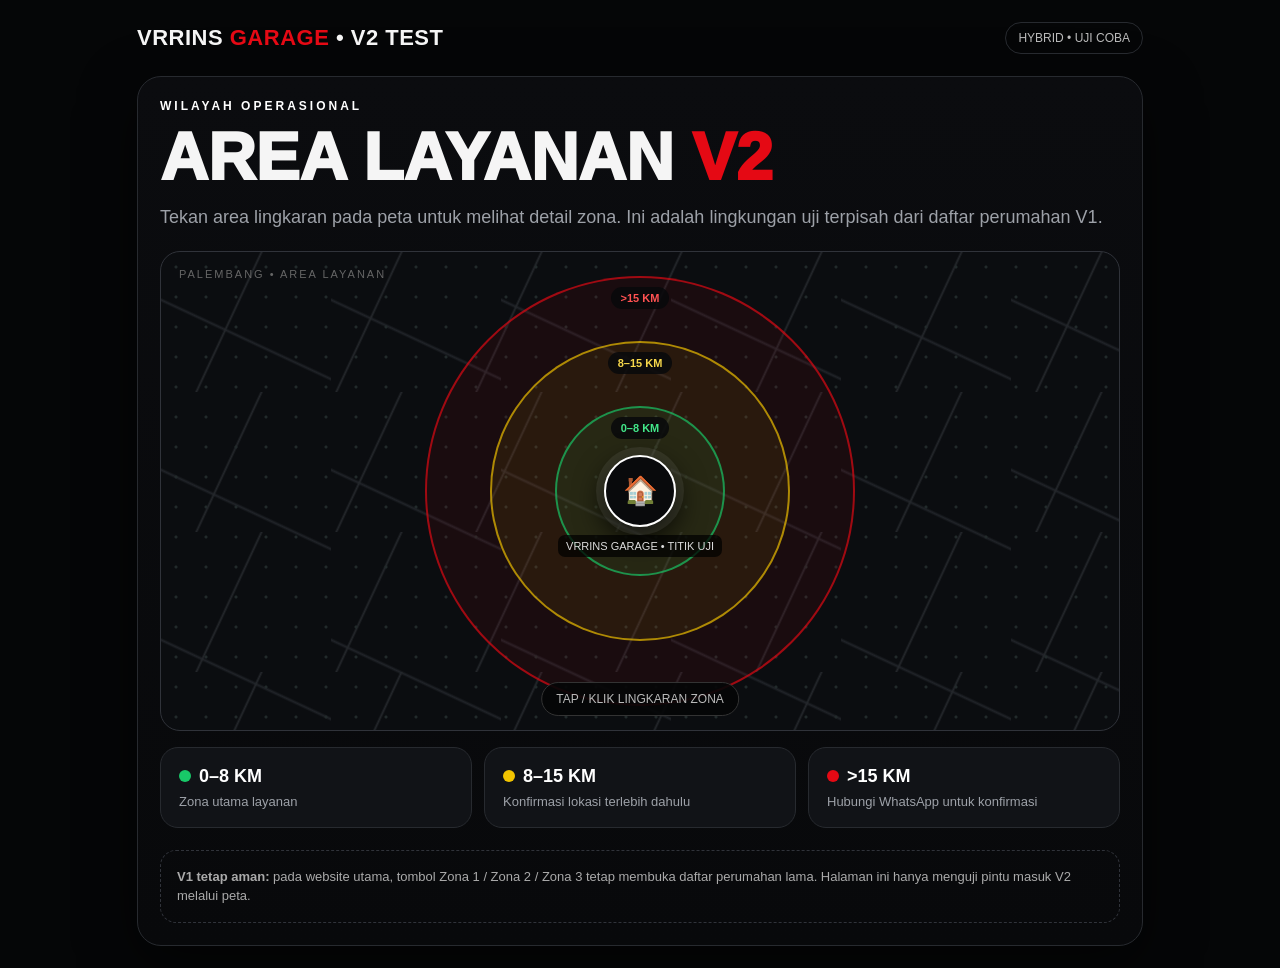
==== index.html @ ce551b6d "Add files via upload" ====
<!doctype html>
<html lang="id">
<head>
<meta charset="utf-8">
<meta name="viewport" content="width=device-width,initial-scale=1,viewport-fit=cover">
<title>VRRINS GARAGE — Area Layanan V2 Test</title>
<style>
:root{--bg:#050607;--card:#101216;--line:#272a2f;--text:#f5f5f5;--muted:#9da1a8;--red:#e50914;--green:#18c968;--yellow:#f2c400}
*{box-sizing:border-box} body{margin:0;background:var(--bg);color:var(--text);font-family:Arial,Helvetica,sans-serif}
.wrap{max-width:1050px;margin:auto;padding:22px}
.top{display:flex;align-items:center;justify-content:space-between;gap:16px;margin-bottom:22px}
.brand{font-weight:900;font-size:22px;letter-spacing:.5px}.brand span{color:var(--red)}
.badge{border:1px solid var(--line);padding:8px 12px;border-radius:999px;color:#bbb;font-size:12px}
.card{background:linear-gradient(180deg,#0b0c0f,#08090b);border:1px solid var(--line);border-radius:24px;padding:22px;box-shadow:0 18px 55px #0008}
.kicker{font-weight:800;letter-spacing:3px;color:#fff;font-size:12px}.title{font-size:clamp(34px,7vw,66px);line-height:.98;margin:12px 0 14px;font-weight:950}.title span{color:var(--red)}
.sub{color:var(--muted);font-size:18px;line-height:1.5;margin-bottom:20px}
.map{position:relative;overflow:hidden;border:1px solid #30333a;border-radius:20px;min-height:480px;background:
radial-gradient(circle at 50% 50%,#222a2b 0 1px,transparent 2px),
linear-gradient(115deg,transparent 48%,#24272b 49%,transparent 50%),
linear-gradient(25deg,transparent 48%,#202328 49%,transparent 50%),
#0b0d10;background-size:30px 30px,140px 140px,170px 170px}
.map:before{content:"PALEMBANG • AREA LAYANAN";position:absolute;left:18px;top:16px;color:#666;font-size:11px;letter-spacing:2px}
.ring{position:absolute;left:50%;top:50%;transform:translate(-50%,-50%);border-radius:50%;display:flex;align-items:flex-start;justify-content:center;cursor:pointer;transition:.2s}
.ring:hover{filter:brightness(1.25);transform:translate(-50%,-50%) scale(1.015)}
.ring span{margin-top:9px;padding:5px 10px;border-radius:999px;background:#08090bd9;font-size:11px;font-weight:800}
.r3{width:430px;height:430px;border:2px solid #e50914aa;background:#e5091412}.r3 span{color:#ff5252}
.r2{width:300px;height:300px;border:2px solid #f2c400aa;background:#f2c40012}.r2 span{color:#f7d84b}
.r1{width:170px;height:170px;border:2px solid #18c968aa;background:#18c96816}.r1 span{color:#43e88a}
.garage{position:absolute;left:50%;top:50%;transform:translate(-50%,-50%);width:72px;height:72px;border-radius:50%;display:grid;place-items:center;background:#090a0c;border:2px solid #fff;box-shadow:0 0 0 8px #ffffff12,0 10px 30px #000;z-index:5;font-size:28px}
.garage small{position:absolute;top:78px;white-space:nowrap;font-size:11px;color:#ddd;background:#000b;padding:5px 8px;border-radius:7px}
.hint{position:absolute;bottom:14px;left:50%;transform:translateX(-50%);background:#050607e8;border:1px solid #333;border-radius:999px;padding:9px 14px;color:#bbb;font-size:12px;white-space:nowrap}
.zone-grid{display:grid;grid-template-columns:repeat(3,1fr);gap:12px;margin-top:16px}
.zone-card{background:#111317;border:1px solid var(--line);border-radius:18px;padding:18px;text-align:left;cursor:pointer;color:#fff}
.zone-card:hover{border-color:#555}.dot{width:12px;height:12px;border-radius:50%;display:inline-block;margin-right:8px}.g{background:var(--green)}.y{background:var(--yellow)}.r{background:var(--red)}
.zone-card b{font-size:18px}.zone-card p{margin:7px 0 0;color:#9da1a8;font-size:13px}
.old{margin-top:22px;padding:16px;border:1px dashed #30333a;border-radius:16px;color:#aaa;font-size:13px;line-height:1.5}
.modal-back{position:fixed;inset:0;background:#000b;backdrop-filter:blur(7px);display:none;align-items:flex-end;justify-content:center;padding:14px;z-index:20}
.modal-back.show{display:flex}.modal{width:min(620px,100%);background:#0b0d10;border:1px solid #333;border-radius:24px;padding:22px;box-shadow:0 30px 100px #000}
.close{float:right;width:40px;height:40px;border-radius:50%;border:1px solid #333;background:#111;color:#fff;font-size:22px}
.modal h2{margin:0 55px 8px 0;font-size:30px}.modal .desc{color:#aaa;line-height:1.5}.result{margin:16px 0;padding:16px;border-radius:16px;background:#111317;border:1px solid #292c31;display:none}.result.show{display:block}.distance{font-size:34px;font-weight:900;margin:5px 0}.actions{display:grid;grid-template-columns:1fr 1fr;gap:10px}.btn{border:0;border-radius:14px;padding:14px;font-weight:800;cursor:pointer;background:#1a1d22;color:#fff}.btn.primary{background:var(--red)}.btn.green{background:#0d8f4b}.note{font-size:11px;color:#777;margin-top:14px}
@media(max-width:700px){.wrap{padding:14px}.card{padding:16px;border-radius:20px}.map{min-height:390px}.r3{width:330px;height:330px}.r2{width:235px;height:235px}.r1{width:135px;height:135px}.zone-grid{grid-template-columns:1fr}.hint{font-size:10px}.actions{grid-template-columns:1fr}.sub{font-size:16px}}
</style>
</head>
<body>
<div class="wrap">
  <div class="top"><div class="brand">VRRINS <span>GARAGE</span> • V2 TEST</div><div class="badge">HYBRID • UJI COBA</div></div>
  <section class="card">
    <div class="kicker">WILAYAH OPERASIONAL</div>
    <div class="title">AREA LAYANAN <span>V2</span></div>
    <div class="sub">Tekan area lingkaran pada peta untuk melihat detail zona. Ini adalah lingkungan uji terpisah dari daftar perumahan V1.</div>

    <div class="map" id="map">
      <div class="ring r3" data-zone="3"><span>&gt;15 KM</span></div>
      <div class="ring r2" data-zone="2"><span>8–15 KM</span></div>
      <div class="ring r1" data-zone="1"><span>0–8 KM</span></div>
      <div class="garage">🏠<small>VRRINS GARAGE • TITIK UJI</small></div>
      <div class="hint">TAP / KLIK LINGKARAN ZONA</div>
    </div>

    <div class="zone-grid">
      <button class="zone-card" data-zone="1"><span class="dot g"></span><b>0–8 KM</b><p>Zona utama layanan</p></button>
      <button class="zone-card" data-zone="2"><span class="dot y"></span><b>8–15 KM</b><p>Konfirmasi lokasi terlebih dahulu</p></button>
      <button class="zone-card" data-zone="3"><span class="dot r"></span><b>&gt;15 KM</b><p>Hubungi WhatsApp untuk konfirmasi</p></button>
    </div>

    <div class="old"><b>V1 tetap aman:</b> pada website utama, tombol Zona 1 / Zona 2 / Zona 3 tetap membuka daftar perumahan lama. Halaman ini hanya menguji pintu masuk V2 melalui peta.</div>
  </section>
</div>

<div class="modal-back" id="backdrop">
  <div class="modal">
    <button class="close" id="close">×</button>
    <h2 id="modalTitle">Zona</h2>
    <div class="desc" id="modalDesc"></div>
    <div class="result" id="result">
      <div>HASIL CEK LOKASI</div>
      <div class="distance" id="distance">—</div>
      <b id="resultZone">—</b>
      <div id="resultText" style="color:#aaa;margin-top:5px"></div>
    </div>
    <div class="actions">
      <button class="btn green" id="locate">📍 Cek Lokasi Saya</button>
      <button class="btn" id="maps">🗺️ Buka Google Maps</button>
      <button class="btn primary" id="wa">💬 WhatsApp</button>
    </div>
    <div class="note">Catatan uji: titik pusat memakai koordinat referensi area Bukit Baru, bukan verifikasi koordinat presisi garage. Setelah UI disetujui, titik operasional final kita kunci dari lokasi Google Maps yang tepat.</div>
  </div>
</div>

<script>
const GARAGE={lat:-2.9869,lng:104.7061,label:"VRRINS GARAGE, Bukit Baru, Palembang"};
const zones={
  1:{title:"🟢 ZONA 1 • 0–8 KM",desc:"Zona utama layanan VRRINS GARAGE. Pelanggan di dalam radius ini menjadi prioritas layanan utama.",color:"#18c968"},
  2:{title:"🟡 ZONA 2 • 8–15 KM",desc:"Area layanan lanjutan. Lokasi pelanggan perlu dikonfirmasi terlebih dahulu sebelum pelayanan.",color:"#f2c400"},
  3:{title:"🔴 ZONA 3 • >15 KM",desc:"Di luar radius utama. Silakan hubungi VRRINS GARAGE untuk konfirmasi ketersediaan layanan.",color:"#e50914"}
};
let active=1;
const backdrop=document.getElementById("backdrop"), title=document.getElementById("modalTitle"), desc=document.getElementById("modalDesc"), result=document.getElementById("result");
function openZone(z){active=Number(z);title.textContent=zones[active].title;desc.textContent=zones[active].desc;result.classList.remove("show");backdrop.classList.add("show")}
document.querySelectorAll("[data-zone]").forEach(el=>el.addEventListener("click",()=>openZone(el.dataset.zone)));
document.getElementById("close").onclick=()=>backdrop.classList.remove("show");
backdrop.addEventListener("click",e=>{if(e.target===backdrop)backdrop.classList.remove("show")});
function hav(a,b){const R=6371,dLat=(b.lat-a.lat)*Math.PI/180,dLng=(b.lng-a.lng)*Math.PI/180;const x=Math.sin(dLat/2)**2+Math.cos(a.lat*Math.PI/180)*Math.cos(b.lat*Math.PI/180)*Math.sin(dLng/2)**2;return R*2*Math.atan2(Math.sqrt(x),Math.sqrt(1-x))}
function zoneFor(km){return km<=8?1:km<=15?2:3}
document.getElementById("locate").onclick=()=>{
  if(!navigator.geolocation){alert("Browser ini tidak mendukung GPS.");return}
  const btn=document.getElementById("locate");btn.textContent="⏳ Mencari lokasi...";
  navigator.geolocation.getCurrentPosition(pos=>{
    const user={lat:pos.coords.latitude,lng:pos.coords.longitude},km=hav(GARAGE,user),z=zoneFor(km);
    document.getElementById("distance").textContent=km.toFixed(1)+" KM";
    document.getElementById("resultZone").textContent=zones[z].title;
    document.getElementById("resultZone").style.color=zones[z].color;
    document.getElementById("resultText").textContent=z===1?"Lokasi berada di zona utama.":z===2?"Lokasi perlu dikonfirmasi.":"Silakan hubungi kami untuk konfirmasi.";
    result.classList.add("show");btn.textContent="📍 Cek Lokasi Saya";
  },err=>{btn.textContent="📍 Cek Lokasi Saya";alert("Lokasi belum bisa diambil. Pastikan izin lokasi diberikan dan HTTPS aktif.")},{enableHighAccuracy:true,timeout:12000,maximumAge:0});
};
document.getElementById("maps").onclick=()=>{window.open("https://www.google.com/maps/search/?api=1&query="+encodeURIComponent(GARAGE.label)," _blank")};
document.getElementById("wa").onclick=()=>{window.open("https://wa.me/?text="+encodeURIComponent("Halo VRRINS GARAGE, saya ingin konfirmasi area layanan. Saya melihat informasi Zona "+active+" pada Area Layanan V2."),"_blank")};
</script>
</body>
</html>
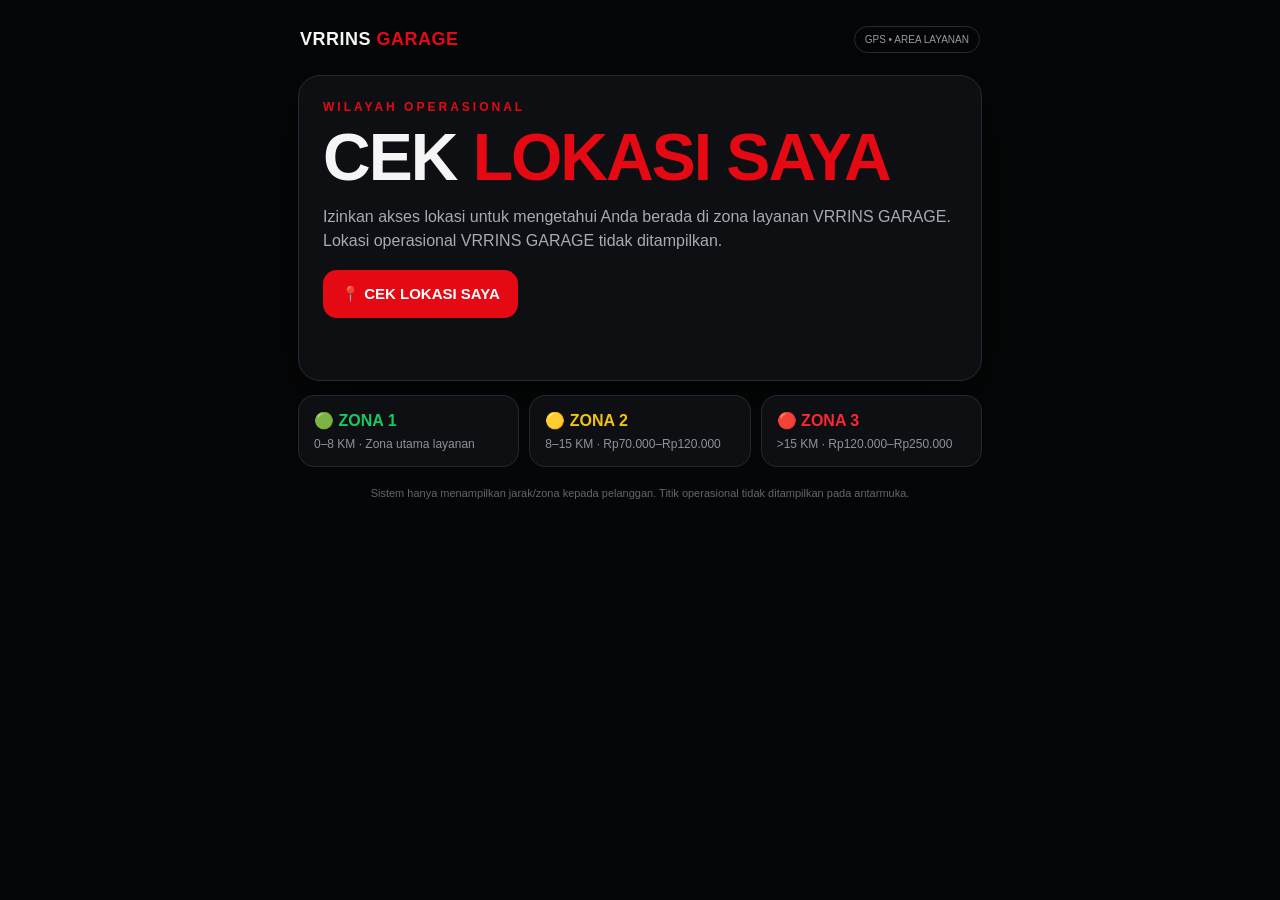
==== commit 484d350d: "Add files via upload" ====
--- a/index.html
+++ b/index.html
@@ -2,120 +2,47 @@
 <html lang="id">
 <head>
 <meta charset="utf-8">
-<meta name="viewport" content="width=device-width,initial-scale=1,viewport-fit=cover">
-<title>VRRINS GARAGE — Area Layanan V2 Test</title>
-<style>
-:root{--bg:#050607;--card:#101216;--line:#272a2f;--text:#f5f5f5;--muted:#9da1a8;--red:#e50914;--green:#18c968;--yellow:#f2c400}
-*{box-sizing:border-box} body{margin:0;background:var(--bg);color:var(--text);font-family:Arial,Helvetica,sans-serif}
-.wrap{max-width:1050px;margin:auto;padding:22px}
-.top{display:flex;align-items:center;justify-content:space-between;gap:16px;margin-bottom:22px}
-.brand{font-weight:900;font-size:22px;letter-spacing:.5px}.brand span{color:var(--red)}
-.badge{border:1px solid var(--line);padding:8px 12px;border-radius:999px;color:#bbb;font-size:12px}
-.card{background:linear-gradient(180deg,#0b0c0f,#08090b);border:1px solid var(--line);border-radius:24px;padding:22px;box-shadow:0 18px 55px #0008}
-.kicker{font-weight:800;letter-spacing:3px;color:#fff;font-size:12px}.title{font-size:clamp(34px,7vw,66px);line-height:.98;margin:12px 0 14px;font-weight:950}.title span{color:var(--red)}
-.sub{color:var(--muted);font-size:18px;line-height:1.5;margin-bottom:20px}
-.map{position:relative;overflow:hidden;border:1px solid #30333a;border-radius:20px;min-height:480px;background:
-radial-gradient(circle at 50% 50%,#222a2b 0 1px,transparent 2px),
-linear-gradient(115deg,transparent 48%,#24272b 49%,transparent 50%),
-linear-gradient(25deg,transparent 48%,#202328 49%,transparent 50%),
-#0b0d10;background-size:30px 30px,140px 140px,170px 170px}
-.map:before{content:"PALEMBANG • AREA LAYANAN";position:absolute;left:18px;top:16px;color:#666;font-size:11px;letter-spacing:2px}
-.ring{position:absolute;left:50%;top:50%;transform:translate(-50%,-50%);border-radius:50%;display:flex;align-items:flex-start;justify-content:center;cursor:pointer;transition:.2s}
-.ring:hover{filter:brightness(1.25);transform:translate(-50%,-50%) scale(1.015)}
-.ring span{margin-top:9px;padding:5px 10px;border-radius:999px;background:#08090bd9;font-size:11px;font-weight:800}
-.r3{width:430px;height:430px;border:2px solid #e50914aa;background:#e5091412}.r3 span{color:#ff5252}
-.r2{width:300px;height:300px;border:2px solid #f2c400aa;background:#f2c40012}.r2 span{color:#f7d84b}
-.r1{width:170px;height:170px;border:2px solid #18c968aa;background:#18c96816}.r1 span{color:#43e88a}
-.garage{position:absolute;left:50%;top:50%;transform:translate(-50%,-50%);width:72px;height:72px;border-radius:50%;display:grid;place-items:center;background:#090a0c;border:2px solid #fff;box-shadow:0 0 0 8px #ffffff12,0 10px 30px #000;z-index:5;font-size:28px}
-.garage small{position:absolute;top:78px;white-space:nowrap;font-size:11px;color:#ddd;background:#000b;padding:5px 8px;border-radius:7px}
-.hint{position:absolute;bottom:14px;left:50%;transform:translateX(-50%);background:#050607e8;border:1px solid #333;border-radius:999px;padding:9px 14px;color:#bbb;font-size:12px;white-space:nowrap}
-.zone-grid{display:grid;grid-template-columns:repeat(3,1fr);gap:12px;margin-top:16px}
-.zone-card{background:#111317;border:1px solid var(--line);border-radius:18px;padding:18px;text-align:left;cursor:pointer;color:#fff}
-.zone-card:hover{border-color:#555}.dot{width:12px;height:12px;border-radius:50%;display:inline-block;margin-right:8px}.g{background:var(--green)}.y{background:var(--yellow)}.r{background:var(--red)}
-.zone-card b{font-size:18px}.zone-card p{margin:7px 0 0;color:#9da1a8;font-size:13px}
-.old{margin-top:22px;padding:16px;border:1px dashed #30333a;border-radius:16px;color:#aaa;font-size:13px;line-height:1.5}
-.modal-back{position:fixed;inset:0;background:#000b;backdrop-filter:blur(7px);display:none;align-items:flex-end;justify-content:center;padding:14px;z-index:20}
-.modal-back.show{display:flex}.modal{width:min(620px,100%);background:#0b0d10;border:1px solid #333;border-radius:24px;padding:22px;box-shadow:0 30px 100px #000}
-.close{float:right;width:40px;height:40px;border-radius:50%;border:1px solid #333;background:#111;color:#fff;font-size:22px}
-.modal h2{margin:0 55px 8px 0;font-size:30px}.modal .desc{color:#aaa;line-height:1.5}.result{margin:16px 0;padding:16px;border-radius:16px;background:#111317;border:1px solid #292c31;display:none}.result.show{display:block}.distance{font-size:34px;font-weight:900;margin:5px 0}.actions{display:grid;grid-template-columns:1fr 1fr;gap:10px}.btn{border:0;border-radius:14px;padding:14px;font-weight:800;cursor:pointer;background:#1a1d22;color:#fff}.btn.primary{background:var(--red)}.btn.green{background:#0d8f4b}.note{font-size:11px;color:#777;margin-top:14px}
-@media(max-width:700px){.wrap{padding:14px}.card{padding:16px;border-radius:20px}.map{min-height:390px}.r3{width:330px;height:330px}.r2{width:235px;height:235px}.r1{width:135px;height:135px}.zone-grid{grid-template-columns:1fr}.hint{font-size:10px}.actions{grid-template-columns:1fr}.sub{font-size:16px}}
-</style>
+<meta name="viewport" content="width=device-width, initial-scale=1">
+<title>VRRINS GARAGE — Cek Lokasi</title>
+<link rel="stylesheet" href="style.css">
 </head>
 <body>
-<div class="wrap">
-  <div class="top"><div class="brand">VRRINS <span>GARAGE</span> • V2 TEST</div><div class="badge">HYBRID • UJI COBA</div></div>
-  <section class="card">
-    <div class="kicker">WILAYAH OPERASIONAL</div>
-    <div class="title">AREA LAYANAN <span>V2</span></div>
-    <div class="sub">Tekan area lingkaran pada peta untuk melihat detail zona. Ini adalah lingkungan uji terpisah dari daftar perumahan V1.</div>
+<main class="wrap">
+  <header class="brand">
+    <div class="brand-mark">VRRINS <b>GARAGE</b></div>
+    <span class="tag">GPS • AREA LAYANAN</span>
+  </header>
 
-    <div class="map" id="map">
-      <div class="ring r3" data-zone="3"><span>&gt;15 KM</span></div>
-      <div class="ring r2" data-zone="2"><span>8–15 KM</span></div>
-      <div class="ring r1" data-zone="1"><span>0–8 KM</span></div>
-      <div class="garage">🏠<small>VRRINS GARAGE • TITIK UJI</small></div>
-      <div class="hint">TAP / KLIK LINGKARAN ZONA</div>
+  <section class="card hero">
+    <div class="eyebrow">WILAYAH OPERASIONAL</div>
+    <h1>CEK <span>LOKASI SAYA</span></h1>
+    <p>Izinkan akses lokasi untuk mengetahui Anda berada di zona layanan VRRINS GARAGE. Lokasi operasional VRRINS GARAGE tidak ditampilkan.</p>
+    <button id="checkBtn" class="primary">📍 CEK LOKASI SAYA</button>
+    <p id="status" class="status" aria-live="polite"></p>
+  </section>
+
+  <section id="result" class="card result hidden" aria-live="polite">
+    <div id="zoneBadge" class="zone-badge">ZONA</div>
+    <h2 id="zoneTitle">—</h2>
+    <p id="distanceText">—</p>
+    <div class="price" id="priceBox"></div>
+    <p id="note" class="note"></p>
+    <div class="actions">
+      <button id="bookingBtn" class="primary">📅 BOOKING &amp; CEK HARGA</button>
+      <button id="retryBtn" class="secondary">↻ CEK ULANG</button>
     </div>
+  </section>
 
-    <div class="zone-grid">
-      <button class="zone-card" data-zone="1"><span class="dot g"></span><b>0–8 KM</b><p>Zona utama layanan</p></button>
-      <button class="zone-card" data-zone="2"><span class="dot y"></span><b>8–15 KM</b><p>Konfirmasi lokasi terlebih dahulu</p></button>
-      <button class="zone-card" data-zone="3"><span class="dot r"></span><b>&gt;15 KM</b><p>Hubungi WhatsApp untuk konfirmasi</p></button>
-    </div>
+  <section class="zones">
+    <div class="zone z1"><b>🟢 ZONA 1</b><span>0–8 KM · Zona utama layanan</span></div>
+    <div class="zone z2"><b>🟡 ZONA 2</b><span>8–15 KM · Rp70.000–Rp120.000</span></div>
+    <div class="zone z3"><b>🔴 ZONA 3</b><span>&gt;15 KM · Rp120.000–Rp250.000</span></div>
+  </section>
 
-    <div class="old"><b>V1 tetap aman:</b> pada website utama, tombol Zona 1 / Zona 2 / Zona 3 tetap membuka daftar perumahan lama. Halaman ini hanya menguji pintu masuk V2 melalui peta.</div>
-  </section>
-</div>
-
-<div class="modal-back" id="backdrop">
-  <div class="modal">
-    <button class="close" id="close">×</button>
-    <h2 id="modalTitle">Zona</h2>
-    <div class="desc" id="modalDesc"></div>
-    <div class="result" id="result">
-      <div>HASIL CEK LOKASI</div>
-      <div class="distance" id="distance">—</div>
-      <b id="resultZone">—</b>
-      <div id="resultText" style="color:#aaa;margin-top:5px"></div>
-    </div>
-    <div class="actions">
-      <button class="btn green" id="locate">📍 Cek Lokasi Saya</button>
-      <button class="btn" id="maps">🗺️ Buka Google Maps</button>
-      <button class="btn primary" id="wa">💬 WhatsApp</button>
-    </div>
-    <div class="note">Catatan uji: titik pusat memakai koordinat referensi area Bukit Baru, bukan verifikasi koordinat presisi garage. Setelah UI disetujui, titik operasional final kita kunci dari lokasi Google Maps yang tepat.</div>
-  </div>
-</div>
-
-<script>
-const GARAGE={lat:-2.9869,lng:104.7061,label:"VRRINS GARAGE, Bukit Baru, Palembang"};
-const zones={
-  1:{title:"🟢 ZONA 1 • 0–8 KM",desc:"Zona utama layanan VRRINS GARAGE. Pelanggan di dalam radius ini menjadi prioritas layanan utama.",color:"#18c968"},
-  2:{title:"🟡 ZONA 2 • 8–15 KM",desc:"Area layanan lanjutan. Lokasi pelanggan perlu dikonfirmasi terlebih dahulu sebelum pelayanan.",color:"#f2c400"},
-  3:{title:"🔴 ZONA 3 • >15 KM",desc:"Di luar radius utama. Silakan hubungi VRRINS GARAGE untuk konfirmasi ketersediaan layanan.",color:"#e50914"}
-};
-let active=1;
-const backdrop=document.getElementById("backdrop"), title=document.getElementById("modalTitle"), desc=document.getElementById("modalDesc"), result=document.getElementById("result");
-function openZone(z){active=Number(z);title.textContent=zones[active].title;desc.textContent=zones[active].desc;result.classList.remove("show");backdrop.classList.add("show")}
-document.querySelectorAll("[data-zone]").forEach(el=>el.addEventListener("click",()=>openZone(el.dataset.zone)));
-document.getElementById("close").onclick=()=>backdrop.classList.remove("show");
-backdrop.addEventListener("click",e=>{if(e.target===backdrop)backdrop.classList.remove("show")});
-function hav(a,b){const R=6371,dLat=(b.lat-a.lat)*Math.PI/180,dLng=(b.lng-a.lng)*Math.PI/180;const x=Math.sin(dLat/2)**2+Math.cos(a.lat*Math.PI/180)*Math.cos(b.lat*Math.PI/180)*Math.sin(dLng/2)**2;return R*2*Math.atan2(Math.sqrt(x),Math.sqrt(1-x))}
-function zoneFor(km){return km<=8?1:km<=15?2:3}
-document.getElementById("locate").onclick=()=>{
-  if(!navigator.geolocation){alert("Browser ini tidak mendukung GPS.");return}
-  const btn=document.getElementById("locate");btn.textContent="⏳ Mencari lokasi...";
-  navigator.geolocation.getCurrentPosition(pos=>{
-    const user={lat:pos.coords.latitude,lng:pos.coords.longitude},km=hav(GARAGE,user),z=zoneFor(km);
-    document.getElementById("distance").textContent=km.toFixed(1)+" KM";
-    document.getElementById("resultZone").textContent=zones[z].title;
-    document.getElementById("resultZone").style.color=zones[z].color;
-    document.getElementById("resultText").textContent=z===1?"Lokasi berada di zona utama.":z===2?"Lokasi perlu dikonfirmasi.":"Silakan hubungi kami untuk konfirmasi.";
-    result.classList.add("show");btn.textContent="📍 Cek Lokasi Saya";
-  },err=>{btn.textContent="📍 Cek Lokasi Saya";alert("Lokasi belum bisa diambil. Pastikan izin lokasi diberikan dan HTTPS aktif.")},{enableHighAccuracy:true,timeout:12000,maximumAge:0});
-};
-document.getElementById("maps").onclick=()=>{window.open("https://www.google.com/maps/search/?api=1&query="+encodeURIComponent(GARAGE.label)," _blank")};
-document.getElementById("wa").onclick=()=>{window.open("https://wa.me/?text="+encodeURIComponent("Halo VRRINS GARAGE, saya ingin konfirmasi area layanan. Saya melihat informasi Zona "+active+" pada Area Layanan V2."),"_blank")};
-</script>
+  <footer>
+    Sistem hanya menampilkan jarak/zona kepada pelanggan. Titik operasional tidak ditampilkan pada antarmuka.
+  </footer>
+</main>
+<script src="app.js"></script>
 </body>
-</html>+</html>
--- a/style.css
+++ b/style.css
@@ -0,0 +1 @@
+*{box-sizing:border-box}body{margin:0;background:#050607;color:#f5f5f5;font-family:Arial,Helvetica,sans-serif}.wrap{max-width:720px;margin:auto;padding:18px}.brand{display:flex;justify-content:space-between;align-items:center;padding:8px 2px 18px}.brand-mark{font-size:18px;font-weight:900;letter-spacing:.5px}.brand-mark b,h1 span{color:#e50914}.tag{font-size:10px;color:#999;border:1px solid #292b30;border-radius:999px;padding:7px 10px}.card{background:#0d0f12;border:1px solid #272a2f;border-radius:22px;padding:24px;box-shadow:0 16px 50px #0008}.hero{margin-top:4px}.eyebrow{font-size:12px;letter-spacing:3px;color:#e50914;font-weight:800}h1{font-size:clamp(38px,9vw,66px);line-height:.95;margin:12px 0 16px;letter-spacing:-2px}p{color:#a8abb2;line-height:1.55}.primary,.secondary{border:0;border-radius:14px;padding:15px 18px;font-weight:800;font-size:15px;cursor:pointer}.primary{background:#e50914;color:#fff}.secondary{background:#191c21;color:#ddd;border:1px solid #30343a}.status{min-height:24px;margin:14px 0 0}.result{margin-top:16px}.hidden{display:none}.zone-badge{display:inline-block;padding:7px 12px;border-radius:999px;font-weight:900;font-size:12px;background:#25282d}.result h2{font-size:34px;margin:12px 0 4px}.price{font-size:22px;font-weight:900;margin:12px 0}.note{font-size:13px}.actions{display:flex;gap:10px;flex-wrap:wrap;margin-top:18px}.actions>*{flex:1;min-width:180px}.zones{display:grid;grid-template-columns:repeat(3,1fr);gap:10px;margin-top:14px}.zone{background:#0d0f12;border:1px solid #25282d;border-radius:16px;padding:15px}.zone b{display:block}.zone span{display:block;color:#8e9299;font-size:12px;margin-top:7px}.z1 b{color:#17c964}.z2 b{color:#f1c40f}.z3 b{color:#ff2633}footer{color:#666;font-size:11px;text-align:center;padding:20px 4px}@media(max-width:560px){.wrap{padding:12px}.card{padding:20px}.zones{grid-template-columns:1fr}.brand .tag{display:none}}
